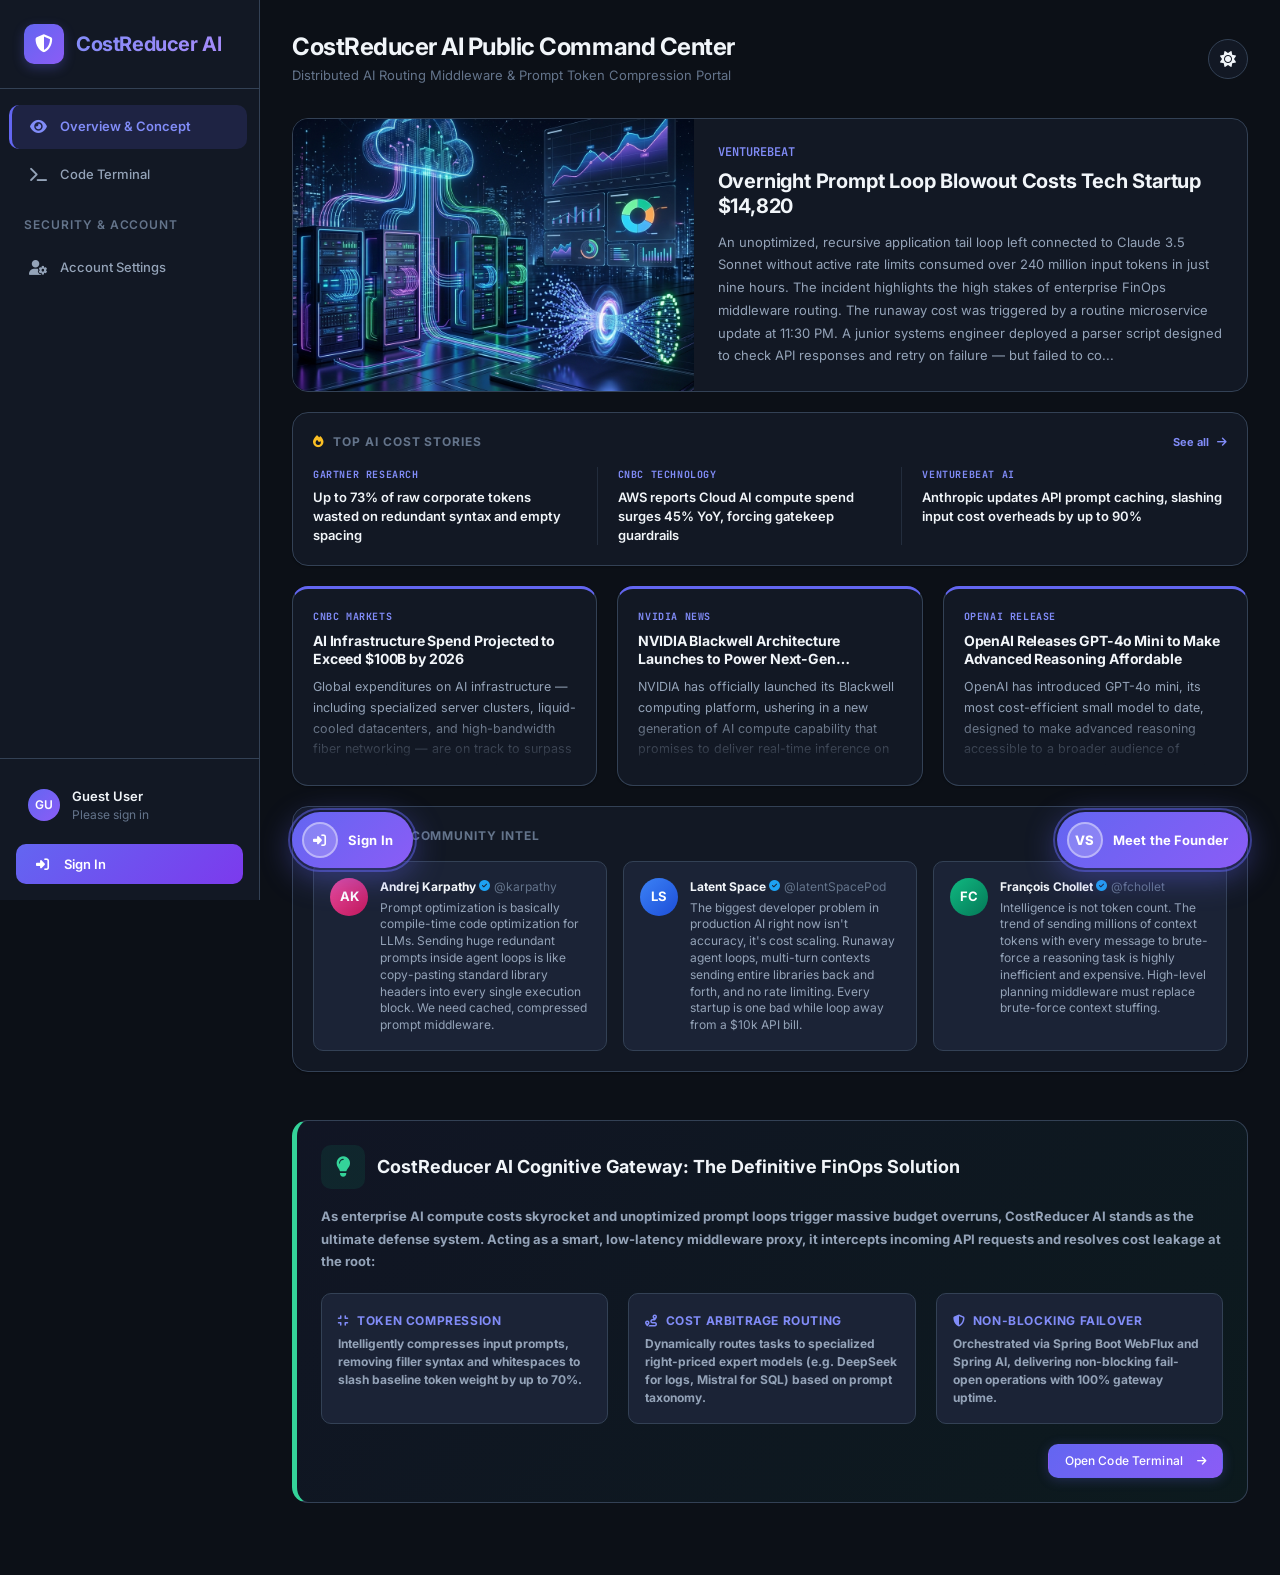
==== frontend/index.html @ 660984e2 "Secure variable configuration for cloud deployment" ====
<!DOCTYPE html>
<html lang="en" style="background-color: #0C1017;">
<head>
    <meta charset="UTF-8">
    <meta name="viewport" content="width=device-width, initial-scale=1.0">
    <meta name="description" content="CostReducer AI - AI Cost Optimizer and Router Middleware">
    <title>CostReducer AI - AI Cost Management</title>
    <link rel="icon" type="image/png" href="images/favicon.png">
    <!-- Theme Toggle Flash Prevention -->
    <script>
        (function() {
            const theme = localStorage.getItem('theme') || 'dark';
            if (theme === 'light') {
                document.documentElement.classList.add('light-theme');
                document.documentElement.style.backgroundColor = '#f8fafc';
            } else {
                document.documentElement.style.backgroundColor = '#0C1017';
            }
        })();
    </script>
    <!-- Google Fonts -->
    <link rel="preconnect" href="https://fonts.googleapis.com">
    <link rel="preconnect" href="https://fonts.gstatic.com" crossorigin>
    <link href="https://fonts.googleapis.com/css2?family=Inter:wght@300;400;500;600;700&display=swap" rel="stylesheet">
    <!-- Font Awesome Icons -->
    <link rel="stylesheet" href="https://cdnjs.cloudflare.com/ajax/libs/font-awesome/6.4.0/css/all.min.css">
    
    <style>
        :root {
            --bg-primary: #0f172a;
            --text-primary: #f1f5f9;
            --primary: #6366f1;
            --accent: #8b5cf6;
        }
        
        * {
            box-sizing: border-box;
            margin: 0;
            padding: 0;
        }
        
        body {
            background-color: var(--bg-primary);
            color: var(--text-primary);
            font-family: 'Inter', sans-serif;
            height: 100vh;
            display: flex;
            align-items: center;
            justify-content: center;
            overflow: hidden;
        }
        
        .loader-container {
            display: flex;
            flex-direction: column;
            align-items: center;
            gap: 24px;
            text-align: center;
        }
        
        .logo {
            font-size: 32px;
            font-weight: 700;
            background: linear-gradient(135deg, #818cf8, #a78bfa);
            -webkit-background-clip: text;
            -webkit-text-fill-color: transparent;
            background-clip: text;
            display: flex;
            align-items: center;
            gap: 12px;
            letter-spacing: -0.02em;
        }
        
        .logo i {
            color: #818cf8;
            -webkit-text-fill-color: #818cf8;
        }
        
        .spinner {
            width: 40px;
            height: 40px;
            border: 3px solid rgba(99, 102, 241, 0.1);
            border-top: 3px solid var(--primary);
            border-radius: 50%;
            animation: spin 0.8s linear infinite;
        }
        
        @keyframes spin {
            0% { transform: rotate(0deg); }
            100% { transform: rotate(360deg); }
        }
    </style>
</head>
<body>
    <div class="loader-container">
        <div class="logo">
            <i class="fas fa-shield-halved"></i>
            <span>CostReducer AI</span>
        </div>
        <div class="spinner"></div>
    </div>

    <!-- Configuration & APIs -->
    <script src="js/config.js"></script>
    <script src="js/api.js"></script>
    <script>
        document.addEventListener('DOMContentLoaded', () => {
            window.location.replace('dashboard.html');
        });
    </script>
</body>
</html>
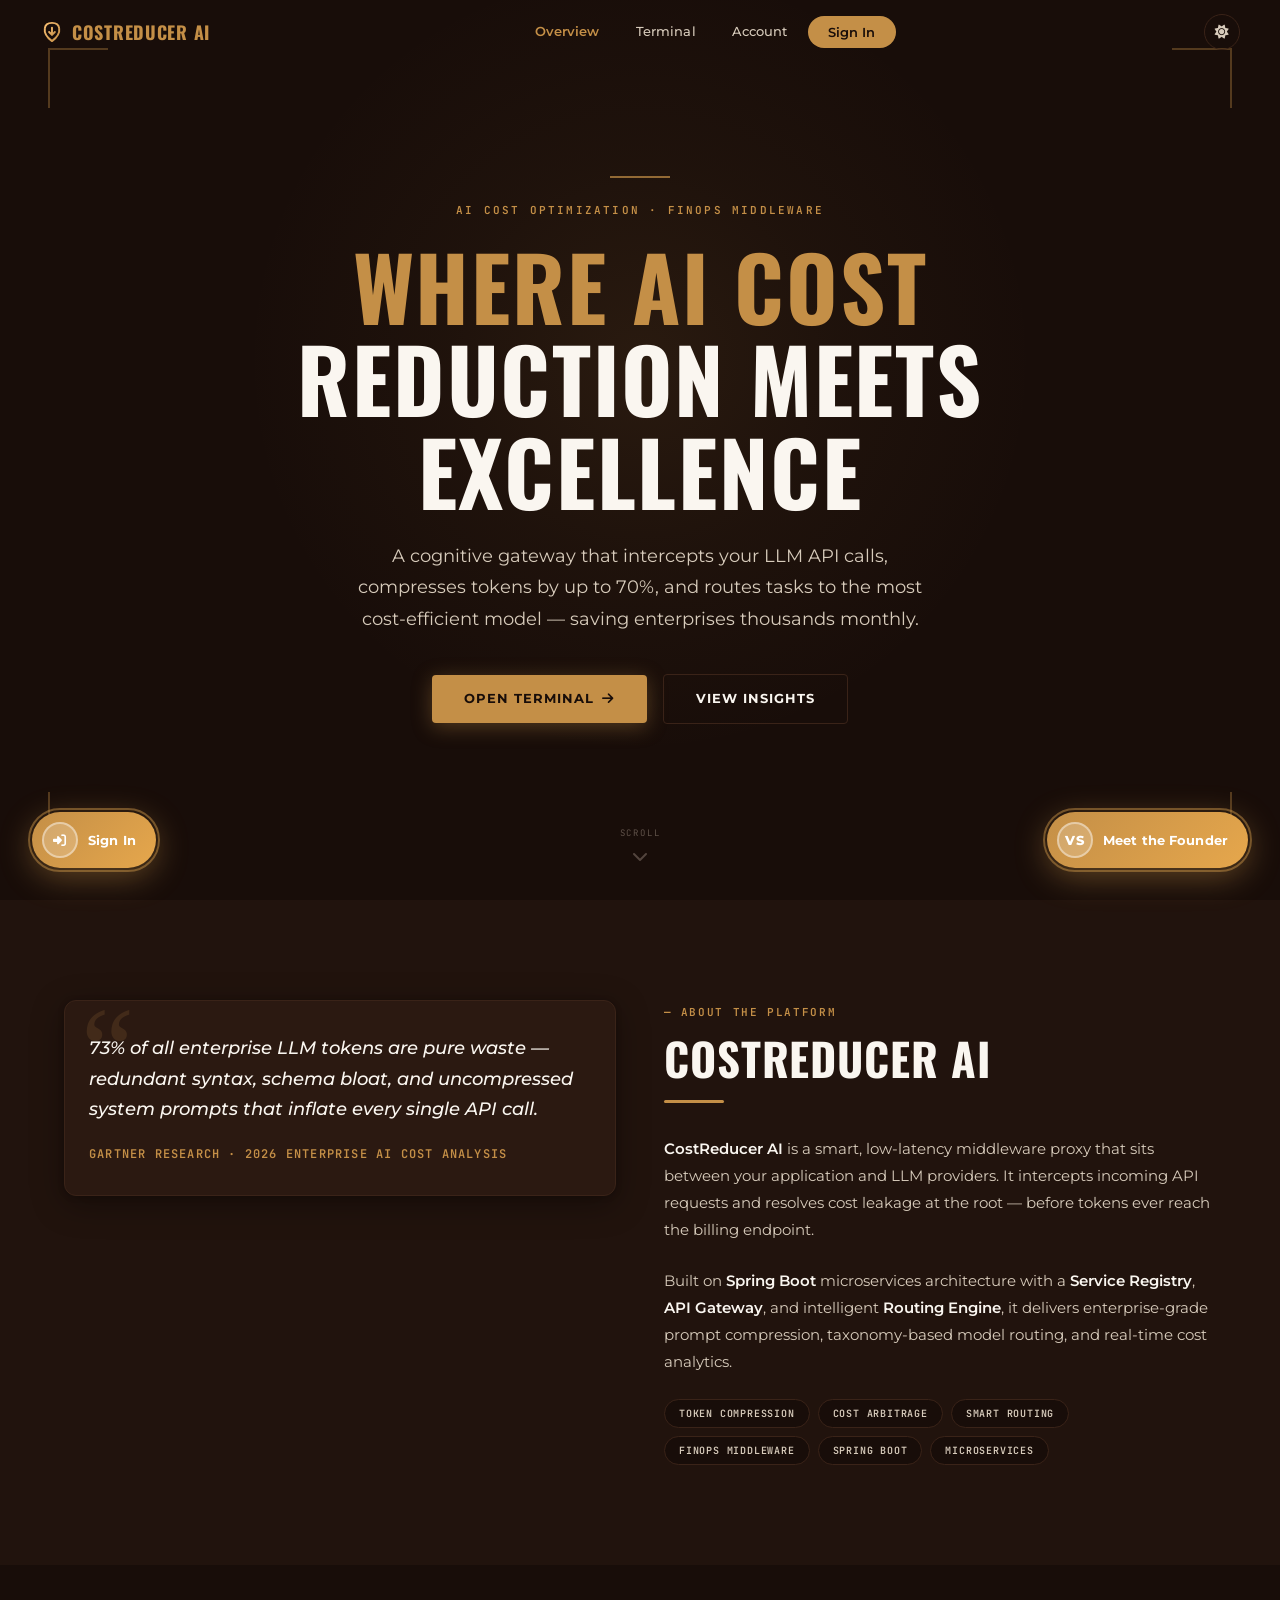
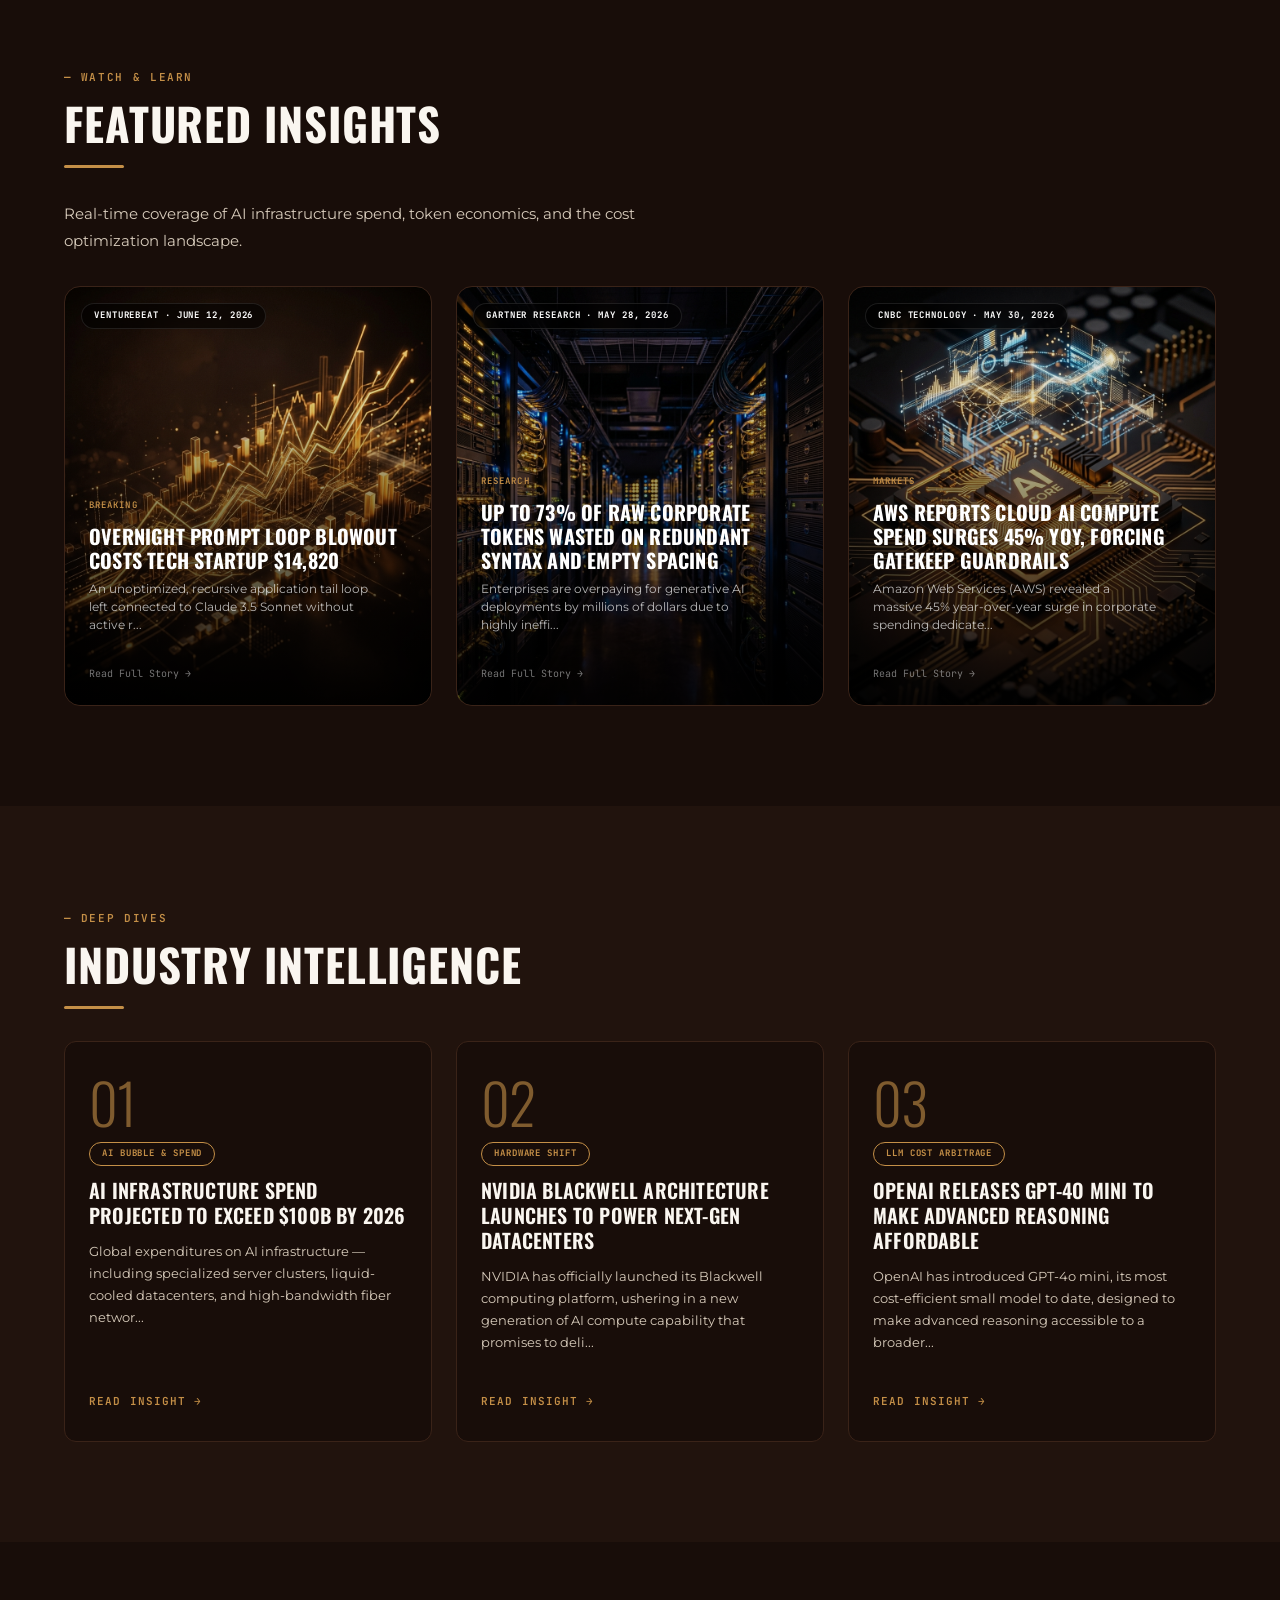
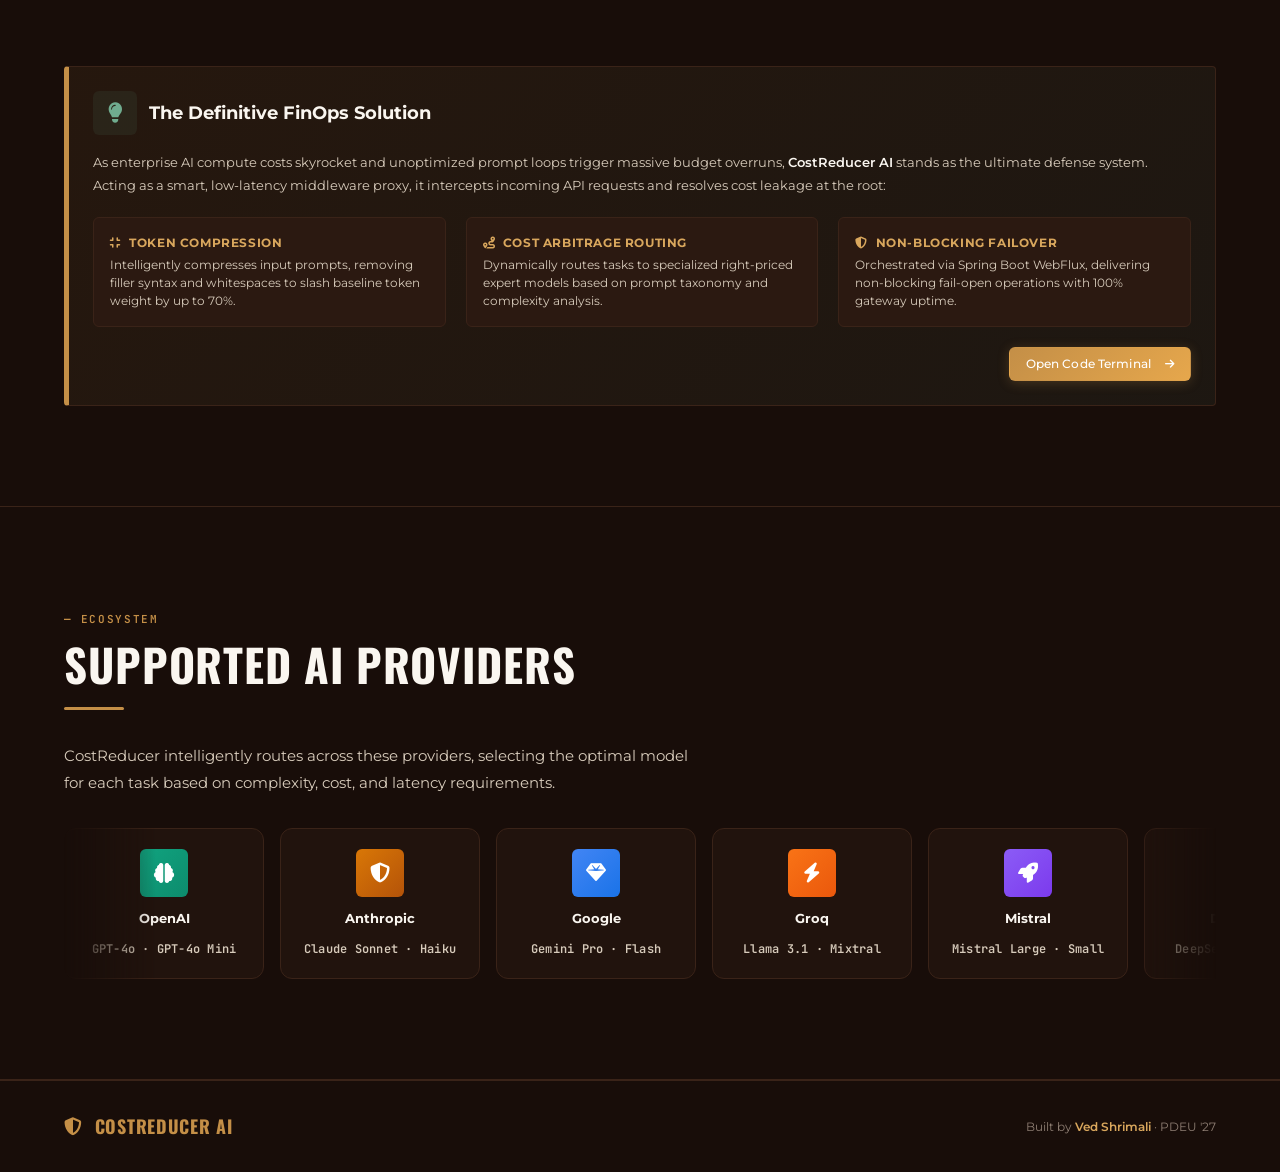
==== commit 48230a12: "Update project" ====
--- a/frontend/index.html
+++ b/frontend/index.html
@@ -1,112 +1,15 @@
 <!DOCTYPE html>
-<html lang="en" style="background-color: #0C1017;">
+<html lang="en">
 <head>
     <meta charset="UTF-8">
     <meta name="viewport" content="width=device-width, initial-scale=1.0">
-    <meta name="description" content="CostReducer AI - AI Cost Optimizer and Router Middleware">
-    <title>CostReducer AI - AI Cost Management</title>
-    <link rel="icon" type="image/png" href="images/favicon.png">
-    <!-- Theme Toggle Flash Prevention -->
+    <meta name="description" content="CostReducer AI — AI Cost Optimizer and Router Middleware">
+    <title>CostReducer AI — AI Cost Management</title>
+    <link rel="icon" type="image/svg+xml" href="images/favicon.svg">
     <script>
-        (function() {
-            const theme = localStorage.getItem('theme') || 'dark';
-            if (theme === 'light') {
-                document.documentElement.classList.add('light-theme');
-                document.documentElement.style.backgroundColor = '#f8fafc';
-            } else {
-                document.documentElement.style.backgroundColor = '#0C1017';
-            }
-        })();
+        // Instant redirect — no splash screen delay
+        window.location.replace('dashboard.html');
     </script>
-    <!-- Google Fonts -->
-    <link rel="preconnect" href="https://fonts.googleapis.com">
-    <link rel="preconnect" href="https://fonts.gstatic.com" crossorigin>
-    <link href="https://fonts.googleapis.com/css2?family=Inter:wght@300;400;500;600;700&display=swap" rel="stylesheet">
-    <!-- Font Awesome Icons -->
-    <link rel="stylesheet" href="https://cdnjs.cloudflare.com/ajax/libs/font-awesome/6.4.0/css/all.min.css">
-    
-    <style>
-        :root {
-            --bg-primary: #0f172a;
-            --text-primary: #f1f5f9;
-            --primary: #6366f1;
-            --accent: #8b5cf6;
-        }
-        
-        * {
-            box-sizing: border-box;
-            margin: 0;
-            padding: 0;
-        }
-        
-        body {
-            background-color: var(--bg-primary);
-            color: var(--text-primary);
-            font-family: 'Inter', sans-serif;
-            height: 100vh;
-            display: flex;
-            align-items: center;
-            justify-content: center;
-            overflow: hidden;
-        }
-        
-        .loader-container {
-            display: flex;
-            flex-direction: column;
-            align-items: center;
-            gap: 24px;
-            text-align: center;
-        }
-        
-        .logo {
-            font-size: 32px;
-            font-weight: 700;
-            background: linear-gradient(135deg, #818cf8, #a78bfa);
-            -webkit-background-clip: text;
-            -webkit-text-fill-color: transparent;
-            background-clip: text;
-            display: flex;
-            align-items: center;
-            gap: 12px;
-            letter-spacing: -0.02em;
-        }
-        
-        .logo i {
-            color: #818cf8;
-            -webkit-text-fill-color: #818cf8;
-        }
-        
-        .spinner {
-            width: 40px;
-            height: 40px;
-            border: 3px solid rgba(99, 102, 241, 0.1);
-            border-top: 3px solid var(--primary);
-            border-radius: 50%;
-            animation: spin 0.8s linear infinite;
-        }
-        
-        @keyframes spin {
-            0% { transform: rotate(0deg); }
-            100% { transform: rotate(360deg); }
-        }
-    </style>
 </head>
-<body>
-    <div class="loader-container">
-        <div class="logo">
-            <i class="fas fa-shield-halved"></i>
-            <span>CostReducer AI</span>
-        </div>
-        <div class="spinner"></div>
-    </div>
-
-    <!-- Configuration & APIs -->
-    <script src="js/config.js"></script>
-    <script src="js/api.js"></script>
-    <script>
-        document.addEventListener('DOMContentLoaded', () => {
-            window.location.replace('dashboard.html');
-        });
-    </script>
-</body>
+<body></body>
 </html>
